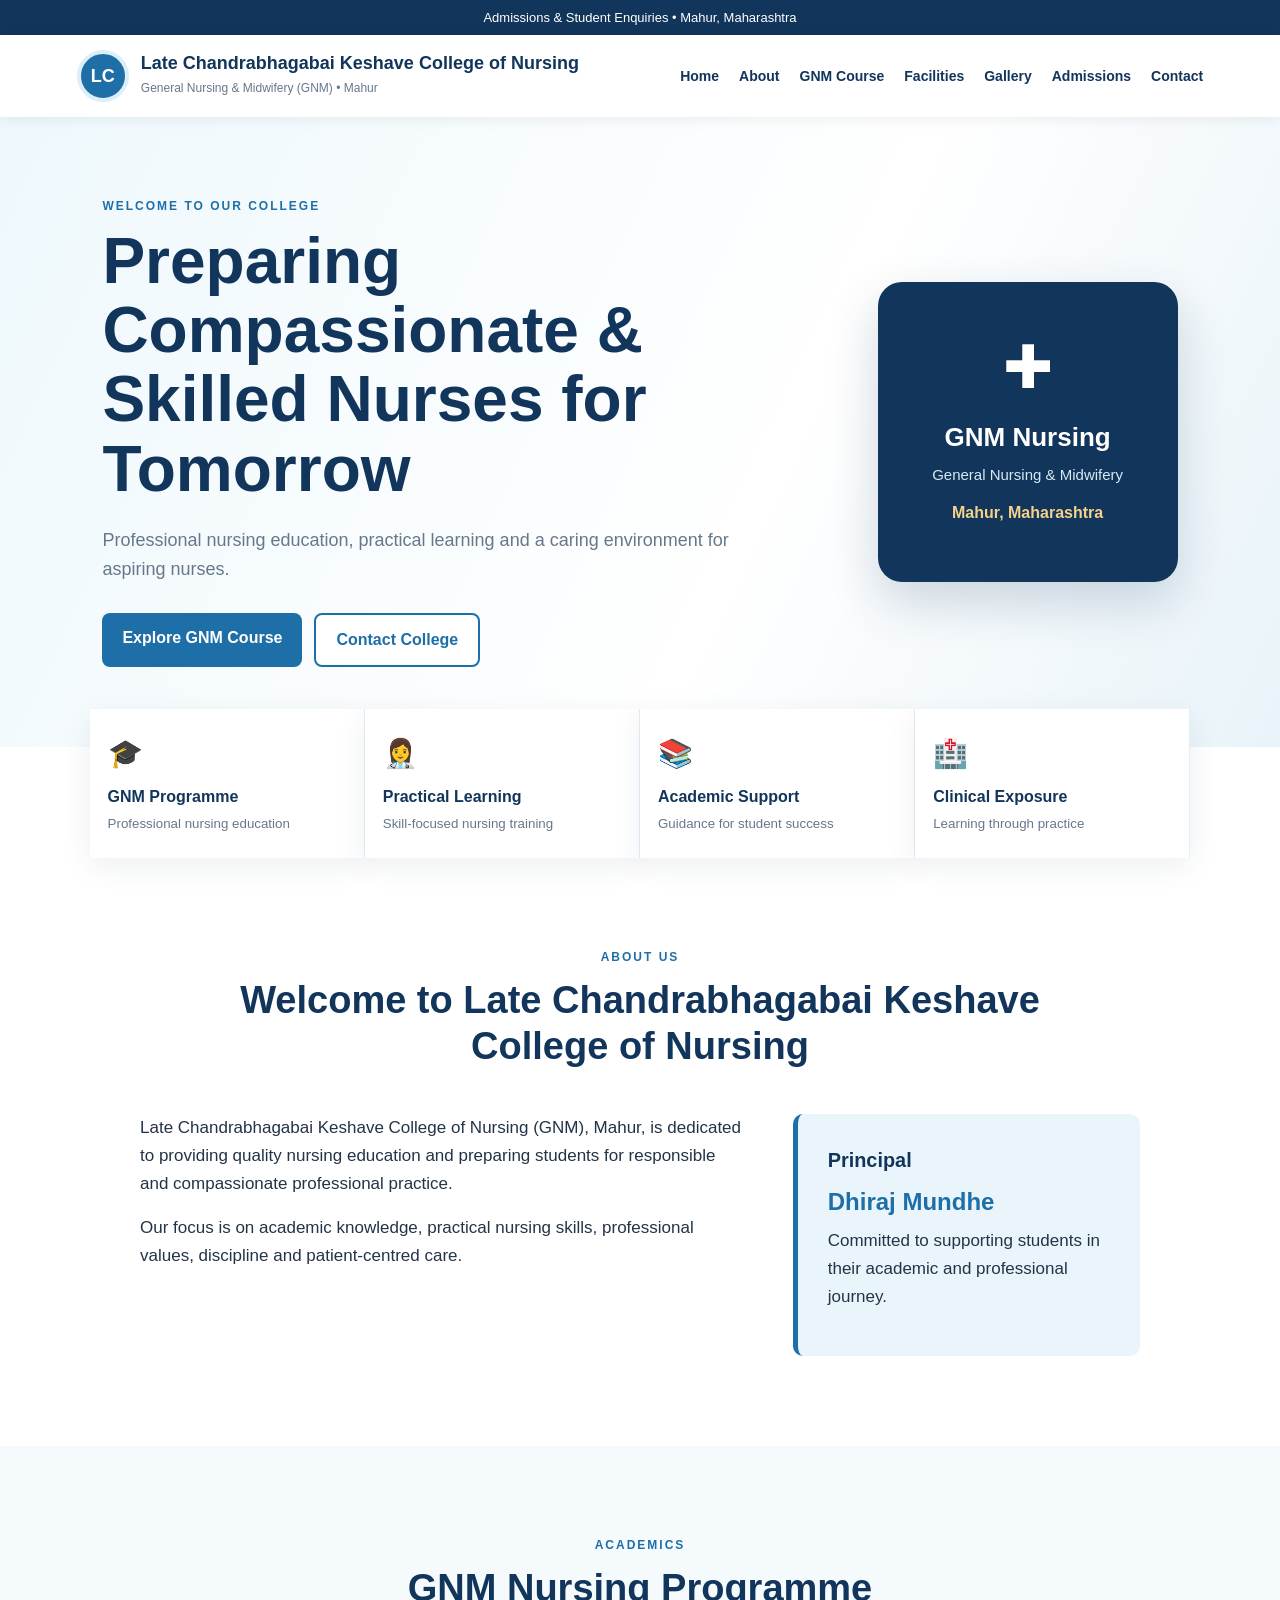
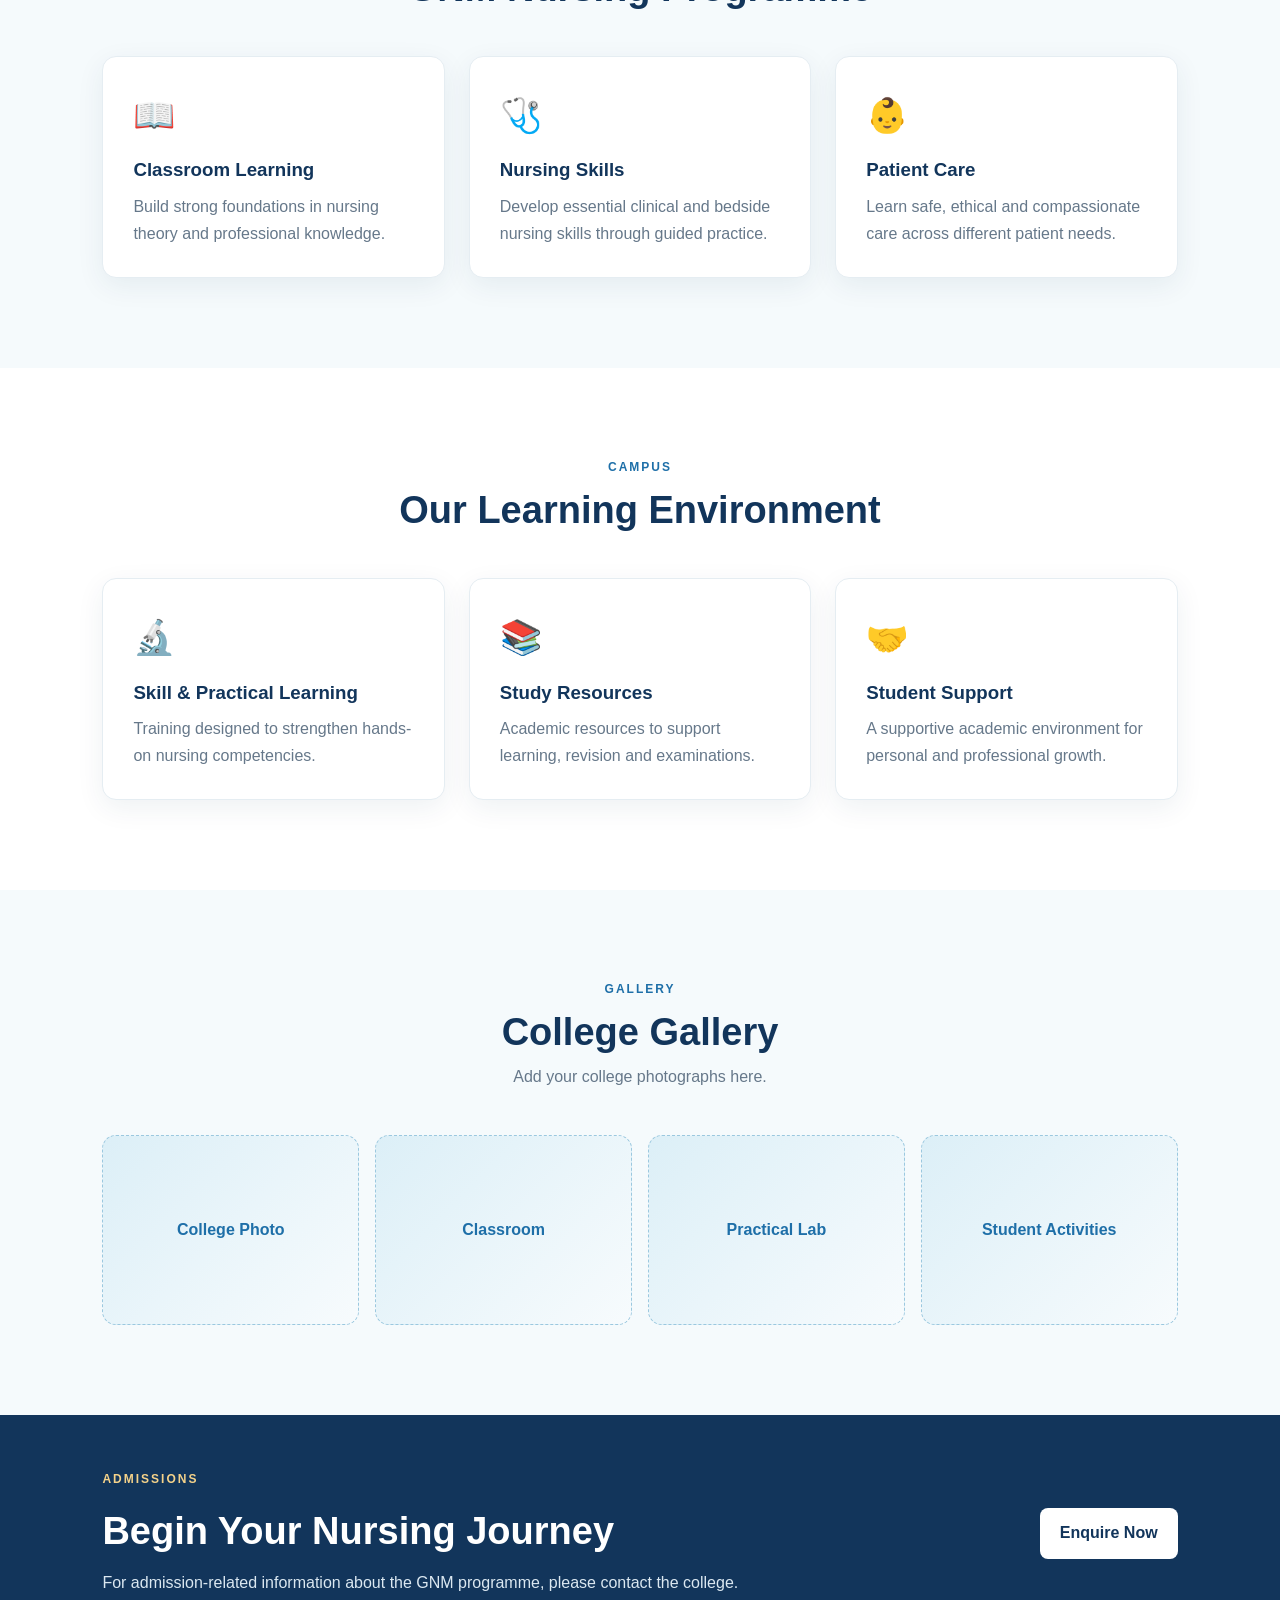
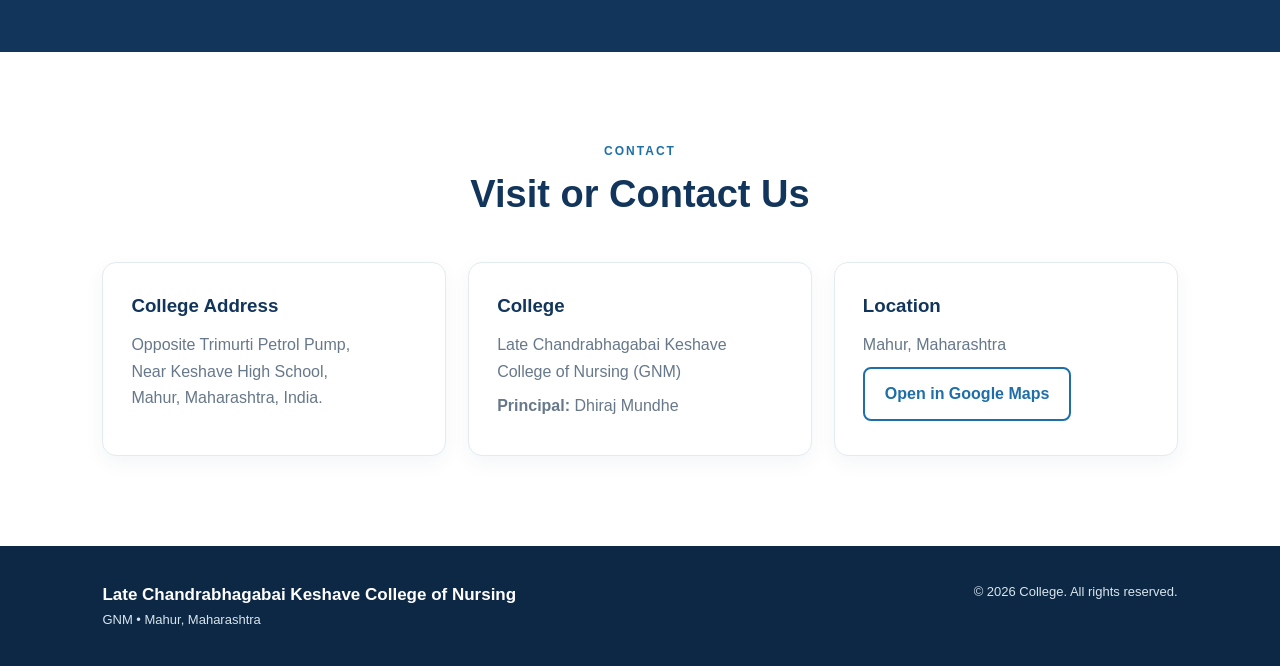
==== index.html @ f267e536 "Add files via upload" ====
<!DOCTYPE html>
<html lang="en">
<head>
<meta charset="UTF-8">
<meta name="viewport" content="width=device-width, initial-scale=1.0">
<title>Late Chandrabhagabai Keshave College of Nursing (GNM)</title>
<link rel="stylesheet" href="style.css">
</head>
<body>
<header>
  <div class="topbar">Admissions & Student Enquiries • Mahur, Maharashtra</div>
  <nav class="navbar">
    <div class="brand">
      <div class="logo">LC</div>
      <div>
        <h1>Late Chandrabhagabai Keshave College of Nursing</h1>
        <span>General Nursing & Midwifery (GNM) • Mahur</span>
      </div>
    </div>
    <button class="menu-btn" onclick="toggleMenu()">☰</button>
    <div class="navlinks" id="navlinks">
      <a href="#home">Home</a>
      <a href="#about">About</a>
      <a href="#course">GNM Course</a>
      <a href="#facilities">Facilities</a>
      <a href="#gallery">Gallery</a>
      <a href="#admissions">Admissions</a>
      <a href="#contact">Contact</a>
    </div>
  </nav>
</header>

<main>
<section class="hero" id="home">
  <div class="hero-content">
    <p class="eyebrow">WELCOME TO OUR COLLEGE</p>
    <h2>Preparing Compassionate & Skilled Nurses for Tomorrow</h2>
    <p>Professional nursing education, practical learning and a caring environment for aspiring nurses.</p>
    <div class="buttons">
      <a class="btn primary" href="#course">Explore GNM Course</a>
      <a class="btn secondary" href="#contact">Contact College</a>
    </div>
  </div>
  <div class="hero-card">
    <div class="cross">✚</div>
    <h3>GNM Nursing</h3>
    <p>General Nursing & Midwifery</p>
    <strong>Mahur, Maharashtra</strong>
  </div>
</section>

<section class="quick">
  <div><span>🎓</span><b>GNM Programme</b><small>Professional nursing education</small></div>
  <div><span>👩‍⚕️</span><b>Practical Learning</b><small>Skill-focused nursing training</small></div>
  <div><span>📚</span><b>Academic Support</b><small>Guidance for student success</small></div>
  <div><span>🏥</span><b>Clinical Exposure</b><small>Learning through practice</small></div>
</section>

<section class="section" id="about">
  <div class="section-heading">
    <p class="eyebrow">ABOUT US</p>
    <h2>Welcome to Late Chandrabhagabai Keshave College of Nursing</h2>
  </div>
  <div class="two-col">
    <div>
      <p>Late Chandrabhagabai Keshave College of Nursing (GNM), Mahur, is dedicated to providing quality nursing education and preparing students for responsible and compassionate professional practice.</p>
      <p>Our focus is on academic knowledge, practical nursing skills, professional values, discipline and patient-centred care.</p>
    </div>
    <div class="info-box">
      <h3>Principal</h3>
      <p class="principal">Dhiraj Mundhe</p>
      <p>Committed to supporting students in their academic and professional journey.</p>
    </div>
  </div>
</section>

<section class="section light" id="course">
  <div class="section-heading">
    <p class="eyebrow">ACADEMICS</p>
    <h2>GNM Nursing Programme</h2>
  </div>
  <div class="cards">
    <article class="card"><div class="icon">📖</div><h3>Classroom Learning</h3><p>Build strong foundations in nursing theory and professional knowledge.</p></article>
    <article class="card"><div class="icon">🩺</div><h3>Nursing Skills</h3><p>Develop essential clinical and bedside nursing skills through guided practice.</p></article>
    <article class="card"><div class="icon">👶</div><h3>Patient Care</h3><p>Learn safe, ethical and compassionate care across different patient needs.</p></article>
  </div>
</section>

<section class="section" id="facilities">
  <div class="section-heading">
    <p class="eyebrow">CAMPUS</p>
    <h2>Our Learning Environment</h2>
  </div>
  <div class="cards">
    <article class="card"><div class="icon">🔬</div><h3>Skill & Practical Learning</h3><p>Training designed to strengthen hands-on nursing competencies.</p></article>
    <article class="card"><div class="icon">📚</div><h3>Study Resources</h3><p>Academic resources to support learning, revision and examinations.</p></article>
    <article class="card"><div class="icon">🤝</div><h3>Student Support</h3><p>A supportive academic environment for personal and professional growth.</p></article>
  </div>
</section>

<section class="section light" id="gallery">
  <div class="section-heading">
    <p class="eyebrow">GALLERY</p>
    <h2>College Gallery</h2>
    <p>Add your college photographs here.</p>
  </div>
  <div class="gallery">
    <div class="photo">College Photo</div>
    <div class="photo">Classroom</div>
    <div class="photo">Practical Lab</div>
    <div class="photo">Student Activities</div>
  </div>
</section>

<section class="admission" id="admissions">
  <div>
    <p class="eyebrow">ADMISSIONS</p>
    <h2>Begin Your Nursing Journey</h2>
    <p>For admission-related information about the GNM programme, please contact the college.</p>
  </div>
  <a class="btn primary" href="#contact">Enquire Now</a>
</section>

<section class="section" id="contact">
  <div class="section-heading">
    <p class="eyebrow">CONTACT</p>
    <h2>Visit or Contact Us</h2>
  </div>
  <div class="contact-grid">
    <div class="contact-card">
      <h3>College Address</h3>
      <p>Opposite Trimurti Petrol Pump,<br>Near Keshave High School,<br>Mahur, Maharashtra, India.</p>
    </div>
    <div class="contact-card">
      <h3>College</h3>
      <p>Late Chandrabhagabai Keshave College of Nursing (GNM)</p>
      <p><b>Principal:</b> Dhiraj Mundhe</p>
    </div>
    <div class="map-card">
      <h3>Location</h3>
      <p>Mahur, Maharashtra</p>
      <a class="btn secondary" target="_blank" href="https://www.google.com/maps/search/?api=1&query=Keshave+High+School+Mahur+Maharashtra">Open in Google Maps</a>
    </div>
  </div>
</section>
</main>

<footer>
  <div class="footer-inner">
    <div><h3>Late Chandrabhagabai Keshave College of Nursing</h3><p>GNM • Mahur, Maharashtra</p></div>
    <div><p>© <span id="year"></span> College. All rights reserved.</p></div>
  </div>
</footer>

<script>
function toggleMenu(){
  document.getElementById('navlinks').classList.toggle('open');
}
document.querySelectorAll('.navlinks a').forEach(a => a.addEventListener('click', () => {
  document.getElementById('navlinks').classList.remove('open');
}));
document.getElementById('year').textContent = new Date().getFullYear();
</script>
</body>
</html>
---- style.css ----
*{box-sizing:border-box;margin:0;padding:0}
:root{--navy:#12355b;--blue:#1e6fa8;--sky:#eaf5fb;--gold:#d6a64f;--text:#243447;--muted:#66788a;--white:#fff}
html{scroll-behavior:smooth}
body{font-family:Arial,Helvetica,sans-serif;color:var(--text);line-height:1.65;background:#fff}
a{text-decoration:none;color:inherit}
.topbar{background:var(--navy);color:#fff;text-align:center;padding:7px 15px;font-size:13px}
.navbar{min-height:82px;display:flex;align-items:center;justify-content:space-between;padding:12px 6%;background:#fff;box-shadow:0 2px 14px #00000012;position:sticky;top:0;z-index:10}
.brand{display:flex;align-items:center;gap:12px;max-width:720px}
.logo{width:52px;height:52px;border-radius:50%;background:var(--blue);color:#fff;display:grid;place-items:center;font-weight:800;font-size:18px;border:4px solid #dceef7}
.brand h1{font-size:18px;line-height:1.25;color:var(--navy)}
.brand span{font-size:12px;color:var(--muted)}
.navlinks{display:flex;gap:20px;font-size:14px;font-weight:700;color:var(--navy)}
.navlinks a:hover{color:var(--blue)}
.menu-btn{display:none;background:none;border:0;font-size:28px;color:var(--navy)}
.hero{min-height:570px;padding:80px 8%;display:flex;align-items:center;justify-content:space-between;gap:40px;background:linear-gradient(115deg,#eef8fc 0%,#fff 60%,#e8f3f9 100%)}
.hero-content{max-width:720px}
.eyebrow{font-size:12px;letter-spacing:2px;font-weight:800;color:var(--blue);margin-bottom:10px}
.hero h2{font-size:clamp(38px,5vw,64px);line-height:1.08;color:var(--navy);margin-bottom:22px}
.hero p:not(.eyebrow){font-size:18px;color:var(--muted);max-width:650px}
.buttons{display:flex;gap:12px;margin-top:28px;flex-wrap:wrap}
.btn{display:inline-block;padding:12px 20px;border-radius:8px;font-weight:800}
.primary{background:var(--blue);color:#fff}
.primary:hover{background:var(--navy)}
.secondary{border:2px solid var(--blue);color:var(--blue);background:#fff}
.secondary:hover{background:var(--sky)}
.hero-card{width:300px;min-height:300px;border-radius:24px;background:var(--navy);color:#fff;padding:42px 30px;display:flex;flex-direction:column;justify-content:center;align-items:center;text-align:center;box-shadow:0 20px 50px #12355b30}
.hero-card .cross{font-size:60px;color:#fff;line-height:1;margin-bottom:18px}
.hero-card h3{font-size:26px}.hero-card p{margin:4px 0 12px;color:#d9e9f4!important;font-size:15px!important}.hero-card strong{color:#f4d28a}
.quick{display:grid;grid-template-columns:repeat(4,1fr);padding:0 7%;margin-top:-38px;position:relative}
.quick>div{background:#fff;padding:22px 18px;box-shadow:0 8px 28px #12355b14;border-right:1px solid #e7edf2}
.quick span{font-size:28px;display:block;margin-bottom:6px}.quick b{display:block;color:var(--navy)}.quick small{color:var(--muted)}
.section{padding:90px 8%}.section.light{background:#f5fafc}.section-heading{text-align:center;max-width:800px;margin:0 auto 45px}.section-heading h2{font-size:38px;line-height:1.2;color:var(--navy);margin-bottom:8px}.section-heading p:not(.eyebrow){color:var(--muted)}
.two-col{max-width:1000px;margin:auto;display:grid;grid-template-columns:1.4fr .8fr;gap:45px;font-size:17px}
.two-col p{margin-bottom:15px}.info-box{background:var(--sky);padding:30px;border-left:5px solid var(--blue);border-radius:10px}.info-box h3{color:var(--navy)}.principal{font-size:24px;font-weight:800;color:var(--blue);margin:5px 0!important}
.cards{max-width:1100px;margin:auto;display:grid;grid-template-columns:repeat(3,1fr);gap:24px}.card{background:#fff;padding:30px;border-radius:14px;box-shadow:0 8px 28px #12355b12;border:1px solid #e5edf2}.card .icon{font-size:34px;margin-bottom:12px}.card h3{color:var(--navy);margin-bottom:8px}.card p{color:var(--muted)}
.gallery{max-width:1100px;margin:auto;display:grid;grid-template-columns:repeat(4,1fr);gap:16px}.photo{height:190px;border-radius:14px;background:linear-gradient(135deg,#dceff7,#f7fbfd);display:grid;place-items:center;color:var(--blue);font-weight:800;border:1px dashed #9bc8df}
.admission{padding:55px 8%;background:var(--navy);color:#fff;display:flex;justify-content:space-between;align-items:center;gap:30px}.admission .eyebrow{color:#f4d28a}.admission h2{font-size:38px;margin-bottom:8px}.admission p:not(.eyebrow){color:#dbe8f1}.admission .primary{background:#fff;color:var(--navy);white-space:nowrap}
.contact-grid{max-width:1100px;margin:auto;display:grid;grid-template-columns:repeat(3,1fr);gap:22px}.contact-card,.map-card{padding:28px;border-radius:14px;border:1px solid #e2ebf0;background:#fff;box-shadow:0 7px 20px #12355b0d}.contact-card h3,.map-card h3{color:var(--navy);margin-bottom:10px}.contact-card p,.map-card p{color:var(--muted);margin-bottom:8px}
footer{background:#0d2844;color:#d8e5ee;padding:35px 8%}.footer-inner{display:flex;justify-content:space-between;gap:20px}.footer-inner h3{color:#fff;font-size:17px}.footer-inner p{font-size:13px}
@media(max-width:900px){.navlinks{display:none;position:absolute;top:82px;left:0;right:0;background:#fff;padding:20px 6%;flex-direction:column;box-shadow:0 10px 20px #0001}.navlinks.open{display:flex}.menu-btn{display:block}.hero{padding:60px 6%;flex-direction:column;text-align:center}.hero-content{display:flex;flex-direction:column;align-items:center}.hero-card{width:260px}.quick{grid-template-columns:repeat(2,1fr);margin:0 5%;padding:0}.two-col,.contact-grid{grid-template-columns:1fr}.cards{grid-template-columns:1fr 1fr}.gallery{grid-template-columns:1fr 1fr}.admission{flex-direction:column;text-align:center}}
@media(max-width:600px){.brand h1{font-size:14px}.brand span{font-size:10px}.hero h2{font-size:40px}.hero p:not(.eyebrow){font-size:16px}.quick{grid-template-columns:1fr}.section{padding:65px 6%}.section-heading h2{font-size:30px}.cards,.gallery{grid-template-columns:1fr}.photo{height:160px}.admission h2{font-size:30px}.footer-inner{flex-direction:column}}
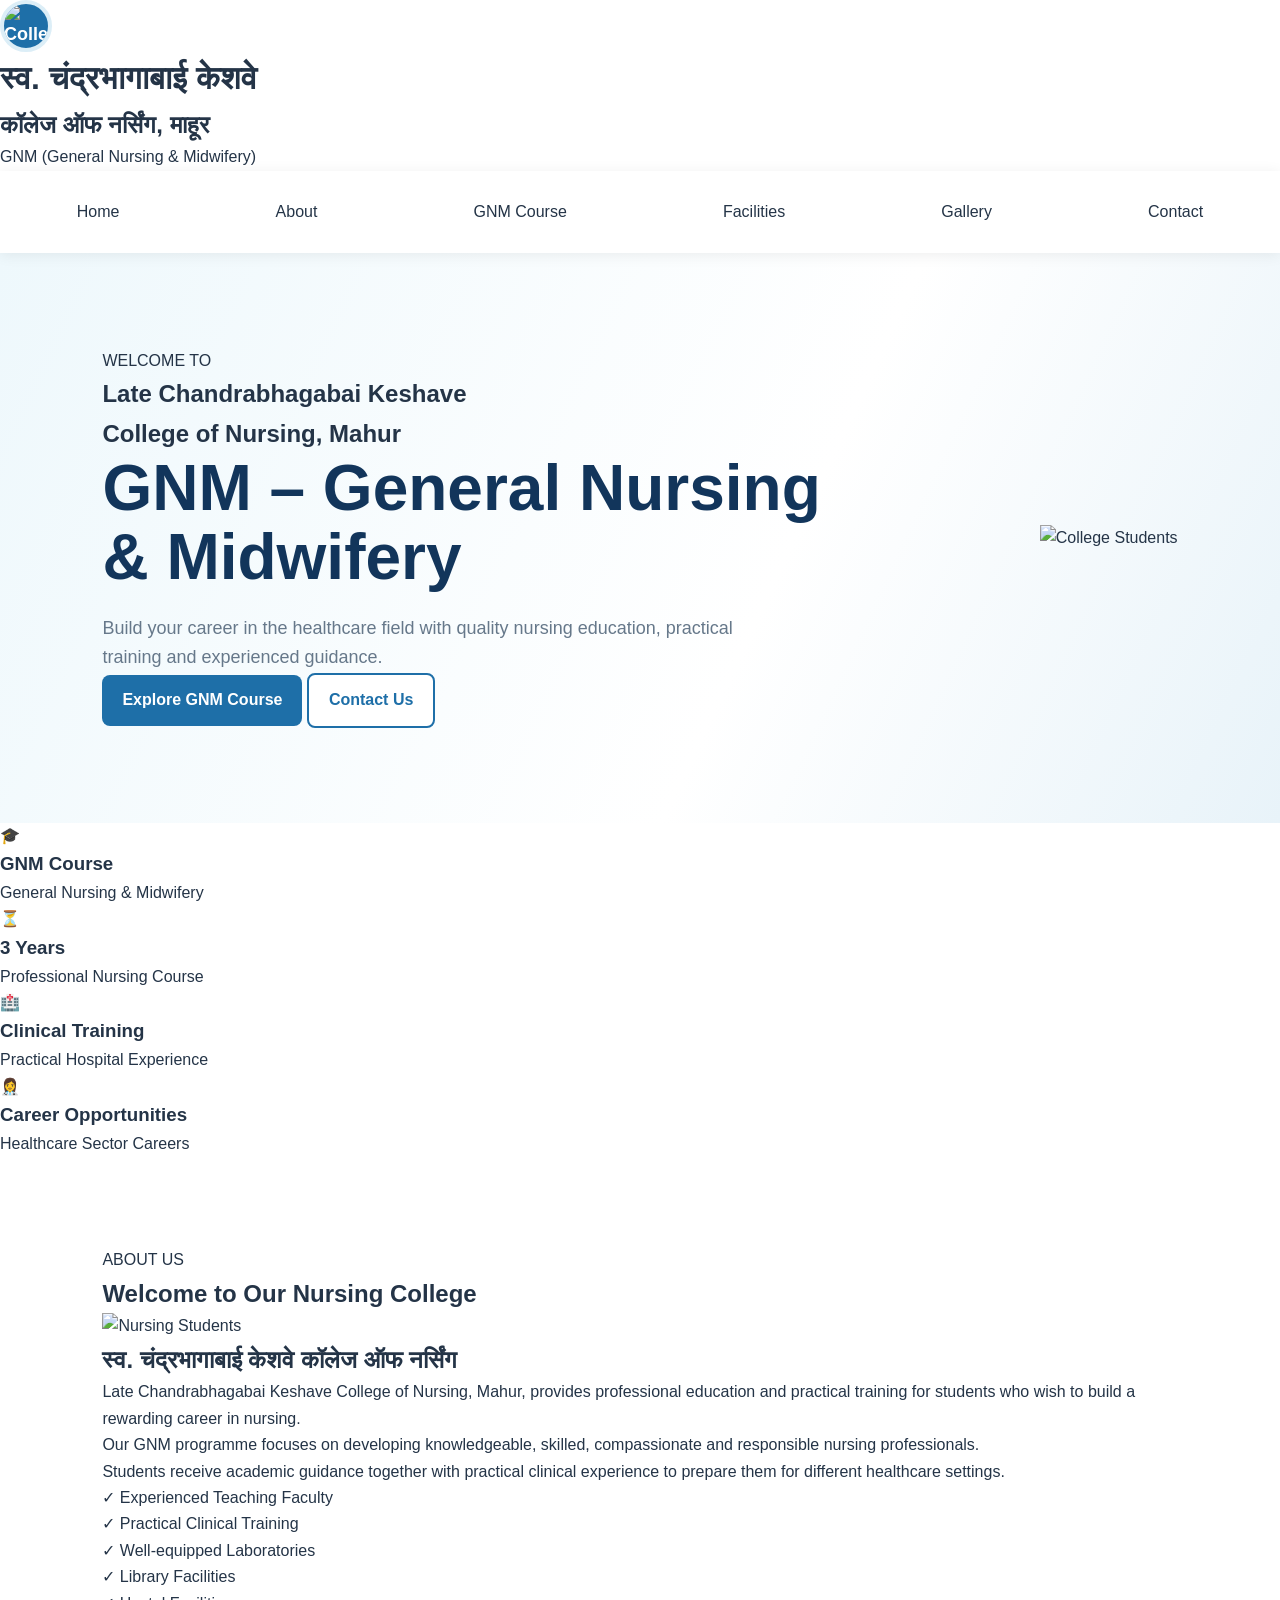
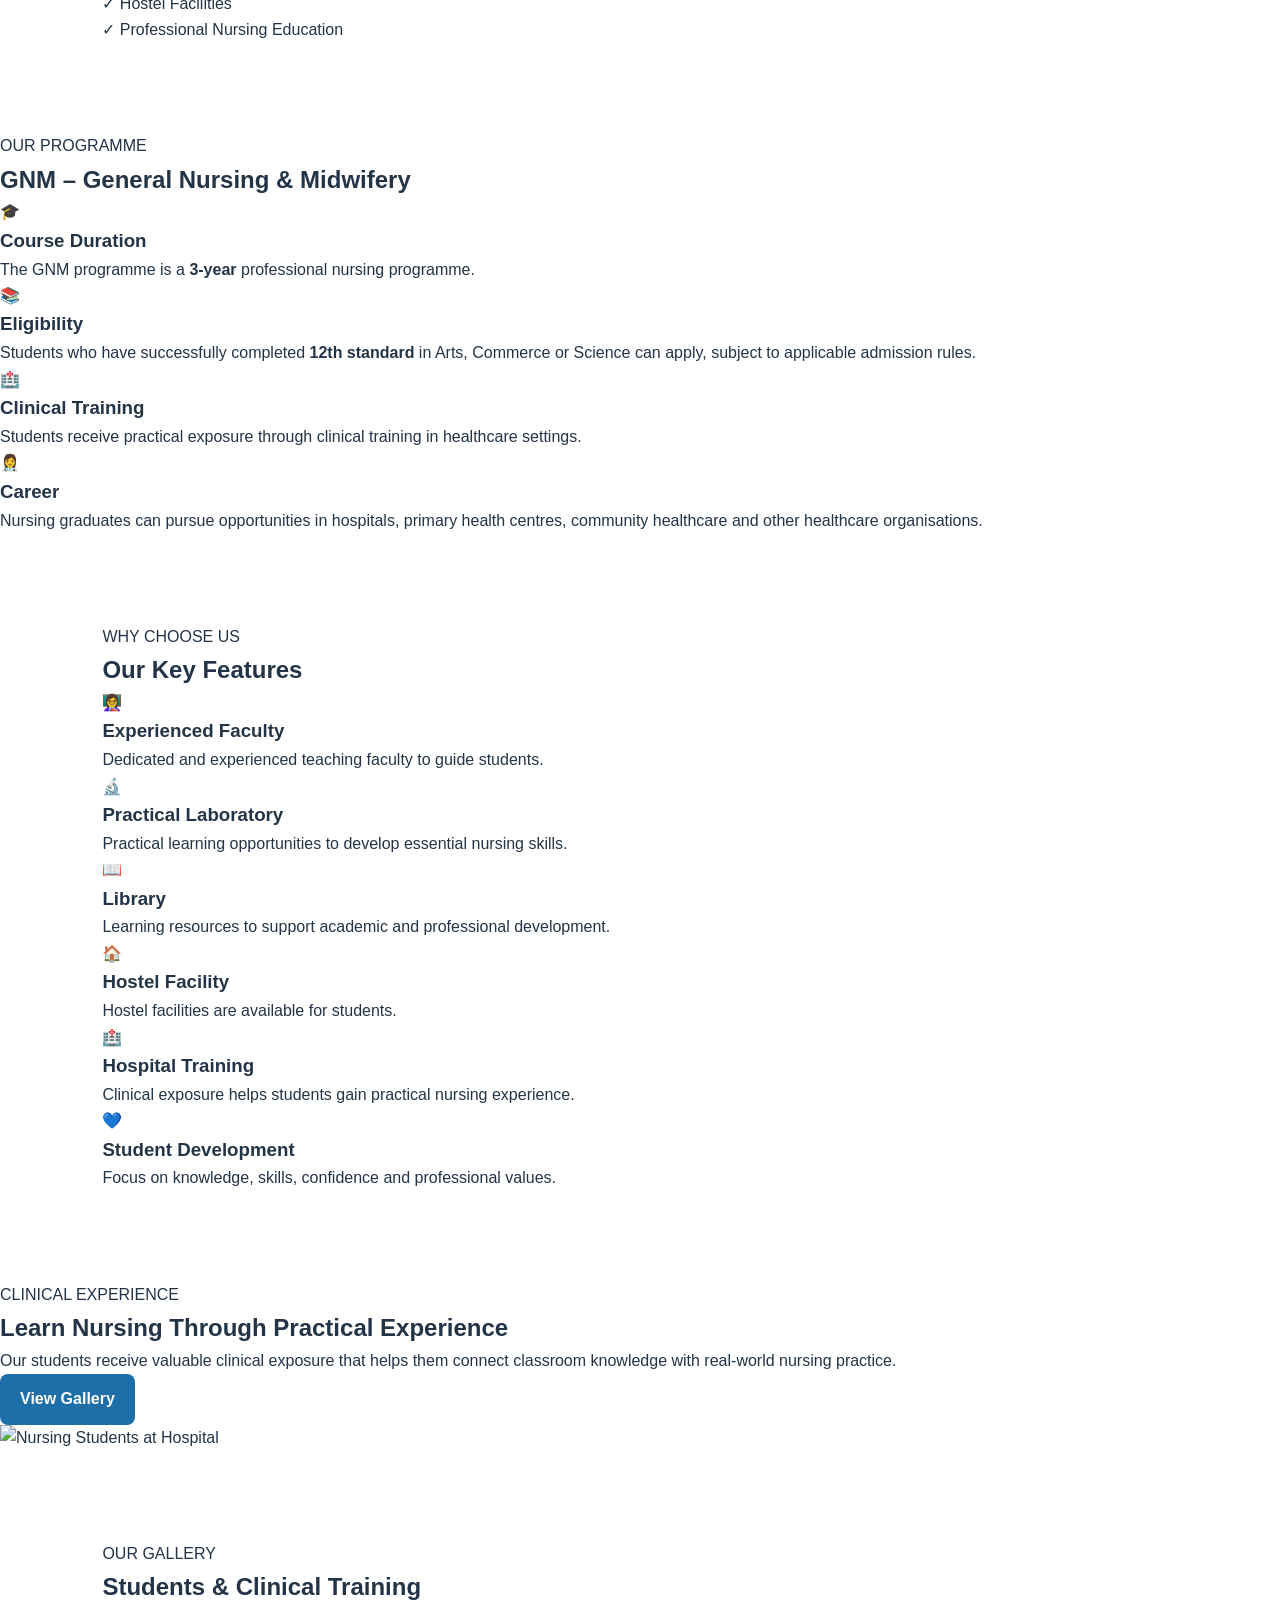
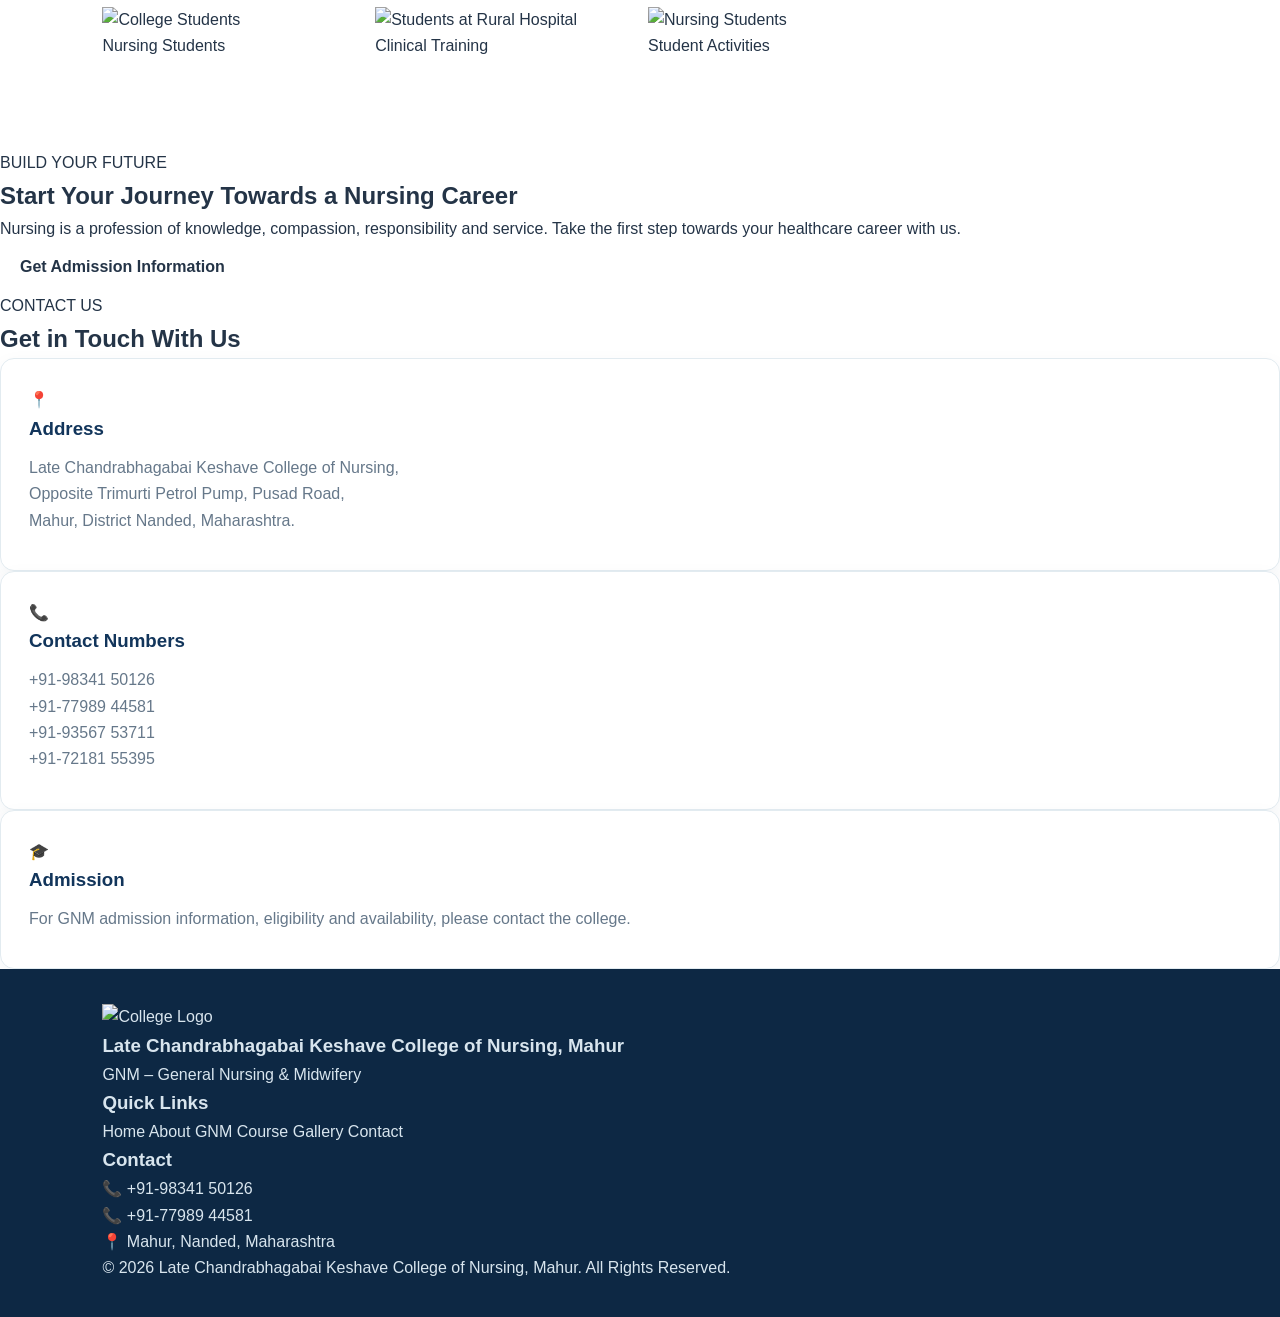
==== commit 8b58138f: "Update index.html" ====
--- a/index.html
+++ b/index.html
@@ -1,165 +1,731 @@
 <!DOCTYPE html>
 <html lang="en">
 <head>
-<meta charset="UTF-8">
-<meta name="viewport" content="width=device-width, initial-scale=1.0">
-<title>Late Chandrabhagabai Keshave College of Nursing (GNM)</title>
-<link rel="stylesheet" href="style.css">
+    <meta charset="UTF-8">
+
+    <meta name="viewport"
+          content="width=device-width, initial-scale=1.0">
+
+    <meta name="description"
+          content="Late Chandrabhagabai Keshave College of Nursing, Mahur - GNM Nursing College">
+
+    <title>Late Chandrabhagabai Keshave College of Nursing, Mahur</title>
+
+    <link rel="stylesheet" href="style.css">
 </head>
+
 <body>
-<header>
-  <div class="topbar">Admissions & Student Enquiries • Mahur, Maharashtra</div>
-  <nav class="navbar">
-    <div class="brand">
-      <div class="logo">LC</div>
-      <div>
-        <h1>Late Chandrabhagabai Keshave College of Nursing</h1>
-        <span>General Nursing & Midwifery (GNM) • Mahur</span>
-      </div>
-    </div>
-    <button class="menu-btn" onclick="toggleMenu()">☰</button>
-    <div class="navlinks" id="navlinks">
-      <a href="#home">Home</a>
-      <a href="#about">About</a>
-      <a href="#course">GNM Course</a>
-      <a href="#facilities">Facilities</a>
-      <a href="#gallery">Gallery</a>
-      <a href="#admissions">Admissions</a>
-      <a href="#contact">Contact</a>
-    </div>
-  </nav>
+
+<!-- ================= HEADER ================= -->
+
+<header class="header">
+
+    <div class="logo-area">
+
+        <img src="logo.png"
+             alt="College Logo"
+             class="logo">
+
+        <div class="college-name">
+
+            <h1>स्व. चंद्रभागाबाई केशवे</h1>
+
+            <h2>कॉलेज ऑफ नर्सिंग, माहूर</h2>
+
+            <p>GNM (General Nursing & Midwifery)</p>
+
+        </div>
+
+    </div>
+
+    <nav class="navbar">
+
+        <a href="#home">Home</a>
+
+        <a href="#about">About</a>
+
+        <a href="#course">GNM Course</a>
+
+        <a href="#facilities">Facilities</a>
+
+        <a href="#gallery">Gallery</a>
+
+        <a href="#contact">Contact</a>
+
+    </nav>
+
 </header>
 
-<main>
-<section class="hero" id="home">
-  <div class="hero-content">
-    <p class="eyebrow">WELCOME TO OUR COLLEGE</p>
-    <h2>Preparing Compassionate & Skilled Nurses for Tomorrow</h2>
-    <p>Professional nursing education, practical learning and a caring environment for aspiring nurses.</p>
-    <div class="buttons">
-      <a class="btn primary" href="#course">Explore GNM Course</a>
-      <a class="btn secondary" href="#contact">Contact College</a>
-    </div>
-  </div>
-  <div class="hero-card">
-    <div class="cross">✚</div>
-    <h3>GNM Nursing</h3>
-    <p>General Nursing & Midwifery</p>
-    <strong>Mahur, Maharashtra</strong>
-  </div>
-</section>
-
-<section class="quick">
-  <div><span>🎓</span><b>GNM Programme</b><small>Professional nursing education</small></div>
-  <div><span>👩‍⚕️</span><b>Practical Learning</b><small>Skill-focused nursing training</small></div>
-  <div><span>📚</span><b>Academic Support</b><small>Guidance for student success</small></div>
-  <div><span>🏥</span><b>Clinical Exposure</b><small>Learning through practice</small></div>
-</section>
-
-<section class="section" id="about">
-  <div class="section-heading">
-    <p class="eyebrow">ABOUT US</p>
-    <h2>Welcome to Late Chandrabhagabai Keshave College of Nursing</h2>
-  </div>
-  <div class="two-col">
-    <div>
-      <p>Late Chandrabhagabai Keshave College of Nursing (GNM), Mahur, is dedicated to providing quality nursing education and preparing students for responsible and compassionate professional practice.</p>
-      <p>Our focus is on academic knowledge, practical nursing skills, professional values, discipline and patient-centred care.</p>
-    </div>
-    <div class="info-box">
-      <h3>Principal</h3>
-      <p class="principal">Dhiraj Mundhe</p>
-      <p>Committed to supporting students in their academic and professional journey.</p>
-    </div>
-  </div>
-</section>
-
-<section class="section light" id="course">
-  <div class="section-heading">
-    <p class="eyebrow">ACADEMICS</p>
-    <h2>GNM Nursing Programme</h2>
-  </div>
-  <div class="cards">
-    <article class="card"><div class="icon">📖</div><h3>Classroom Learning</h3><p>Build strong foundations in nursing theory and professional knowledge.</p></article>
-    <article class="card"><div class="icon">🩺</div><h3>Nursing Skills</h3><p>Develop essential clinical and bedside nursing skills through guided practice.</p></article>
-    <article class="card"><div class="icon">👶</div><h3>Patient Care</h3><p>Learn safe, ethical and compassionate care across different patient needs.</p></article>
-  </div>
-</section>
-
-<section class="section" id="facilities">
-  <div class="section-heading">
-    <p class="eyebrow">CAMPUS</p>
-    <h2>Our Learning Environment</h2>
-  </div>
-  <div class="cards">
-    <article class="card"><div class="icon">🔬</div><h3>Skill & Practical Learning</h3><p>Training designed to strengthen hands-on nursing competencies.</p></article>
-    <article class="card"><div class="icon">📚</div><h3>Study Resources</h3><p>Academic resources to support learning, revision and examinations.</p></article>
-    <article class="card"><div class="icon">🤝</div><h3>Student Support</h3><p>A supportive academic environment for personal and professional growth.</p></article>
-  </div>
-</section>
-
-<section class="section light" id="gallery">
-  <div class="section-heading">
-    <p class="eyebrow">GALLERY</p>
-    <h2>College Gallery</h2>
-    <p>Add your college photographs here.</p>
-  </div>
-  <div class="gallery">
-    <div class="photo">College Photo</div>
-    <div class="photo">Classroom</div>
-    <div class="photo">Practical Lab</div>
-    <div class="photo">Student Activities</div>
-  </div>
-</section>
-
-<section class="admission" id="admissions">
-  <div>
-    <p class="eyebrow">ADMISSIONS</p>
-    <h2>Begin Your Nursing Journey</h2>
-    <p>For admission-related information about the GNM programme, please contact the college.</p>
-  </div>
-  <a class="btn primary" href="#contact">Enquire Now</a>
-</section>
-
-<section class="section" id="contact">
-  <div class="section-heading">
-    <p class="eyebrow">CONTACT</p>
-    <h2>Visit or Contact Us</h2>
-  </div>
-  <div class="contact-grid">
-    <div class="contact-card">
-      <h3>College Address</h3>
-      <p>Opposite Trimurti Petrol Pump,<br>Near Keshave High School,<br>Mahur, Maharashtra, India.</p>
-    </div>
-    <div class="contact-card">
-      <h3>College</h3>
-      <p>Late Chandrabhagabai Keshave College of Nursing (GNM)</p>
-      <p><b>Principal:</b> Dhiraj Mundhe</p>
-    </div>
-    <div class="map-card">
-      <h3>Location</h3>
-      <p>Mahur, Maharashtra</p>
-      <a class="btn secondary" target="_blank" href="https://www.google.com/maps/search/?api=1&query=Keshave+High+School+Mahur+Maharashtra">Open in Google Maps</a>
-    </div>
-  </div>
-</section>
-</main>
+
+<!-- ================= HERO SECTION ================= -->
+
+<section id="home" class="hero">
+
+    <div class="hero-content">
+
+        <span class="welcome">WELCOME TO</span>
+
+        <h1>
+            Late Chandrabhagabai Keshave
+            <br>
+            College of Nursing, Mahur
+        </h1>
+
+        <h2>
+            GNM – General Nursing & Midwifery
+        </h2>
+
+        <p>
+            Build your career in the healthcare field
+            with quality nursing education, practical
+            training and experienced guidance.
+        </p>
+
+        <div class="hero-buttons">
+
+            <a href="#course" class="btn primary">
+                Explore GNM Course
+            </a>
+
+            <a href="#contact" class="btn secondary">
+                Contact Us
+            </a>
+
+        </div>
+
+    </div>
+
+    <div class="hero-image">
+
+        <img src="college-photo.jpg"
+             alt="College Students">
+
+    </div>
+
+</section>
+
+
+<!-- ================= HIGHLIGHTS ================= -->
+
+<section class="highlights">
+
+    <div class="highlight-card">
+
+        <div class="icon">🎓</div>
+
+        <h3>GNM Course</h3>
+
+        <p>
+            General Nursing & Midwifery
+        </p>
+
+    </div>
+
+
+    <div class="highlight-card">
+
+        <div class="icon">⏳</div>
+
+        <h3>3 Years</h3>
+
+        <p>
+            Professional Nursing Course
+        </p>
+
+    </div>
+
+
+    <div class="highlight-card">
+
+        <div class="icon">🏥</div>
+
+        <h3>Clinical Training</h3>
+
+        <p>
+            Practical Hospital Experience
+        </p>
+
+    </div>
+
+
+    <div class="highlight-card">
+
+        <div class="icon">👩‍⚕️</div>
+
+        <h3>Career Opportunities</h3>
+
+        <p>
+            Healthcare Sector Careers
+        </p>
+
+    </div>
+
+</section>
+
+
+<!-- ================= ABOUT ================= -->
+
+<section id="about" class="section">
+
+    <div class="section-title">
+
+        <span>ABOUT US</span>
+
+        <h2>Welcome to Our Nursing College</h2>
+
+        <div class="line"></div>
+
+    </div>
+
+
+    <div class="about-container">
+
+        <div class="about-image">
+
+            <img src="college-photo.jpg"
+                 alt="Nursing Students">
+
+        </div>
+
+
+        <div class="about-content">
+
+            <h2>
+                स्व. चंद्रभागाबाई केशवे कॉलेज ऑफ नर्सिंग
+            </h2>
+
+            <p>
+                Late Chandrabhagabai Keshave College of Nursing,
+                Mahur, provides professional education and
+                practical training for students who wish to
+                build a rewarding career in nursing.
+            </p>
+
+            <p>
+                Our GNM programme focuses on developing
+                knowledgeable, skilled, compassionate and
+                responsible nursing professionals.
+            </p>
+
+            <p>
+                Students receive academic guidance together
+                with practical clinical experience to prepare
+                them for different healthcare settings.
+            </p>
+
+
+            <div class="about-points">
+
+                <div>✓ Experienced Teaching Faculty</div>
+
+                <div>✓ Practical Clinical Training</div>
+
+                <div>✓ Well-equipped Laboratories</div>
+
+                <div>✓ Library Facilities</div>
+
+                <div>✓ Hostel Facilities</div>
+
+                <div>✓ Professional Nursing Education</div>
+
+            </div>
+
+        </div>
+
+    </div>
+
+</section>
+
+
+<!-- ================= COURSE ================= -->
+
+<section id="course" class="course-section">
+
+    <div class="section-title light">
+
+        <span>OUR PROGRAMME</span>
+
+        <h2>GNM – General Nursing & Midwifery</h2>
+
+        <div class="line"></div>
+
+    </div>
+
+
+    <div class="course-container">
+
+        <div class="course-card">
+
+            <div class="course-icon">🎓</div>
+
+            <h3>Course Duration</h3>
+
+            <p>
+                The GNM programme is a
+                <strong>3-year</strong> professional
+                nursing programme.
+            </p>
+
+        </div>
+
+
+        <div class="course-card">
+
+            <div class="course-icon">📚</div>
+
+            <h3>Eligibility</h3>
+
+            <p>
+                Students who have successfully completed
+                <strong>12th standard</strong> in
+                Arts, Commerce or Science can apply,
+                subject to applicable admission rules.
+            </p>
+
+        </div>
+
+
+        <div class="course-card">
+
+            <div class="course-icon">🏥</div>
+
+            <h3>Clinical Training</h3>
+
+            <p>
+                Students receive practical exposure
+                through clinical training in healthcare
+                settings.
+            </p>
+
+        </div>
+
+
+        <div class="course-card">
+
+            <div class="course-icon">👩‍⚕️</div>
+
+            <h3>Career</h3>
+
+            <p>
+                Nursing graduates can pursue opportunities
+                in hospitals, primary health centres,
+                community healthcare and other healthcare
+                organisations.
+            </p>
+
+        </div>
+
+    </div>
+
+</section>
+
+
+<!-- ================= WHY CHOOSE US ================= -->
+
+<section id="facilities" class="section">
+
+    <div class="section-title">
+
+        <span>WHY CHOOSE US</span>
+
+        <h2>Our Key Features</h2>
+
+        <div class="line"></div>
+
+    </div>
+
+
+    <div class="features">
+
+        <div class="feature">
+
+            <span>👩‍🏫</span>
+
+            <h3>Experienced Faculty</h3>
+
+            <p>
+                Dedicated and experienced teaching
+                faculty to guide students.
+            </p>
+
+        </div>
+
+
+        <div class="feature">
+
+            <span>🔬</span>
+
+            <h3>Practical Laboratory</h3>
+
+            <p>
+                Practical learning opportunities to
+                develop essential nursing skills.
+            </p>
+
+        </div>
+
+
+        <div class="feature">
+
+            <span>📖</span>
+
+            <h3>Library</h3>
+
+            <p>
+                Learning resources to support academic
+                and professional development.
+            </p>
+
+        </div>
+
+
+        <div class="feature">
+
+            <span>🏠</span>
+
+            <h3>Hostel Facility</h3>
+
+            <p>
+                Hostel facilities are available for
+                students.
+            </p>
+
+        </div>
+
+
+        <div class="feature">
+
+            <span>🏥</span>
+
+            <h3>Hospital Training</h3>
+
+            <p>
+                Clinical exposure helps students gain
+                practical nursing experience.
+            </p>
+
+        </div>
+
+
+        <div class="feature">
+
+            <span>💙</span>
+
+            <h3>Student Development</h3>
+
+            <p>
+                Focus on knowledge, skills, confidence
+                and professional values.
+            </p>
+
+        </div>
+
+    </div>
+
+</section>
+
+
+<!-- ================= CLINICAL TRAINING ================= -->
+
+<section class="clinical">
+
+    <div class="clinical-content">
+
+        <span>CLINICAL EXPERIENCE</span>
+
+        <h2>
+            Learn Nursing Through Practical Experience
+        </h2>
+
+        <p>
+            Our students receive valuable clinical
+            exposure that helps them connect classroom
+            knowledge with real-world nursing practice.
+        </p>
+
+        <a href="#gallery" class="btn primary">
+            View Gallery
+        </a>
+
+    </div>
+
+
+    <div class="clinical-image">
+
+        <img src="students1.jpg"
+             alt="Nursing Students at Hospital">
+
+    </div>
+
+</section>
+
+
+<!-- ================= GALLERY ================= -->
+
+<section id="gallery" class="section gallery-section">
+
+    <div class="section-title">
+
+        <span>OUR GALLERY</span>
+
+        <h2>Students & Clinical Training</h2>
+
+        <div class="line"></div>
+
+    </div>
+
+
+    <div class="gallery">
+
+        <div class="gallery-item">
+
+            <img src="college-photo.jpg"
+                 alt="College Students">
+
+            <div class="gallery-caption">
+                Nursing Students
+            </div>
+
+        </div>
+
+
+        <div class="gallery-item">
+
+            <img src="students1.jpg"
+                 alt="Students at Rural Hospital">
+
+            <div class="gallery-caption">
+                Clinical Training
+            </div>
+
+        </div>
+
+
+        <div class="gallery-item">
+
+            <img src="students2.jpg"
+                 alt="Nursing Students">
+
+            <div class="gallery-caption">
+                Student Activities
+            </div>
+
+        </div>
+
+    </div>
+
+</section>
+
+
+<!-- ================= CAREER ================= -->
+
+<section class="career">
+
+    <div class="career-content">
+
+        <span>BUILD YOUR FUTURE</span>
+
+        <h2>
+            Start Your Journey Towards a Nursing Career
+        </h2>
+
+        <p>
+            Nursing is a profession of knowledge,
+            compassion, responsibility and service.
+            Take the first step towards your healthcare
+            career with us.
+        </p>
+
+        <a href="#contact" class="btn white">
+            Get Admission Information
+        </a>
+
+    </div>
+
+</section>
+
+
+<!-- ================= CONTACT ================= -->
+
+<section id="contact" class="contact-section">
+
+    <div class="section-title light">
+
+        <span>CONTACT US</span>
+
+        <h2>Get in Touch With Us</h2>
+
+        <div class="line"></div>
+
+    </div>
+
+
+    <div class="contact-container">
+
+        <div class="contact-card">
+
+            <div class="contact-icon">📍</div>
+
+            <h3>Address</h3>
+
+            <p>
+                Late Chandrabhagabai Keshave
+                College of Nursing,
+                <br>
+                Opposite Trimurti Petrol Pump,
+                Pusad Road,
+                <br>
+                Mahur, District Nanded,
+                Maharashtra.
+            </p>
+
+        </div>
+
+
+        <div class="contact-card">
+
+            <div class="contact-icon">📞</div>
+
+            <h3>Contact Numbers</h3>
+
+            <p>
+                +91-98341 50126
+                <br>
+                +91-77989 44581
+                <br>
+                +91-93567 53711
+                <br>
+                +91-72181 55395
+            </p>
+
+        </div>
+
+
+        <div class="contact-card">
+
+            <div class="contact-icon">🎓</div>
+
+            <h3>Admission</h3>
+
+            <p>
+                For GNM admission information,
+                eligibility and availability,
+                please contact the college.
+            </p>
+
+        </div>
+
+    </div>
+
+</section>
+
+
+<!-- ================= FOOTER ================= -->
 
 <footer>
-  <div class="footer-inner">
-    <div><h3>Late Chandrabhagabai Keshave College of Nursing</h3><p>GNM • Mahur, Maharashtra</p></div>
-    <div><p>© <span id="year"></span> College. All rights reserved.</p></div>
-  </div>
+
+    <div class="footer-content">
+
+        <div>
+
+            <img src="logo.png"
+                 alt="College Logo"
+                 class="footer-logo">
+
+            <h3>
+                Late Chandrabhagabai Keshave
+                College of Nursing, Mahur
+            </h3>
+
+            <p>
+                GNM – General Nursing & Midwifery
+            </p>
+
+        </div>
+
+
+        <div class="footer-links">
+
+            <h3>Quick Links</h3>
+
+            <a href="#home">Home</a>
+
+            <a href="#about">About</a>
+
+            <a href="#course">GNM Course</a>
+
+            <a href="#gallery">Gallery</a>
+
+            <a href="#contact">Contact</a>
+
+        </div>
+
+
+        <div>
+
+            <h3>Contact</h3>
+
+            <p>📞 +91-98341 50126</p>
+
+            <p>📞 +91-77989 44581</p>
+
+            <p>📍 Mahur, Nanded, Maharashtra</p>
+
+        </div>
+
+    </div>
+
+
+    <div class="copyright">
+
+        © 2026 Late Chandrabhagabai Keshave College
+        of Nursing, Mahur. All Rights Reserved.
+
+    </div>
+
 </footer>
 
+
+<!-- ================= SCROLL BUTTON ================= -->
+
+<button id="topButton" onclick="topFunction()">
+    ↑
+</button>
+
+
 <script>
-function toggleMenu(){
-  document.getElementById('navlinks').classList.toggle('open');
+
+window.onscroll = function() {
+
+    let button = document.getElementById("topButton");
+
+    if (document.documentElement.scrollTop > 300) {
+
+        button.style.display = "block";
+
+    } else {
+
+        button.style.display = "none";
+
+    }
+
+};
+
+
+function topFunction() {
+
+    window.scrollTo({
+
+        top: 0,
+
+        behavior: "smooth"
+
+    });
+
 }
-document.querySelectorAll('.navlinks a').forEach(a => a.addEventListener('click', () => {
-  document.getElementById('navlinks').classList.remove('open');
-}));
-document.getElementById('year').textContent = new Date().getFullYear();
+
 </script>
+
+
 </body>
 </html>
